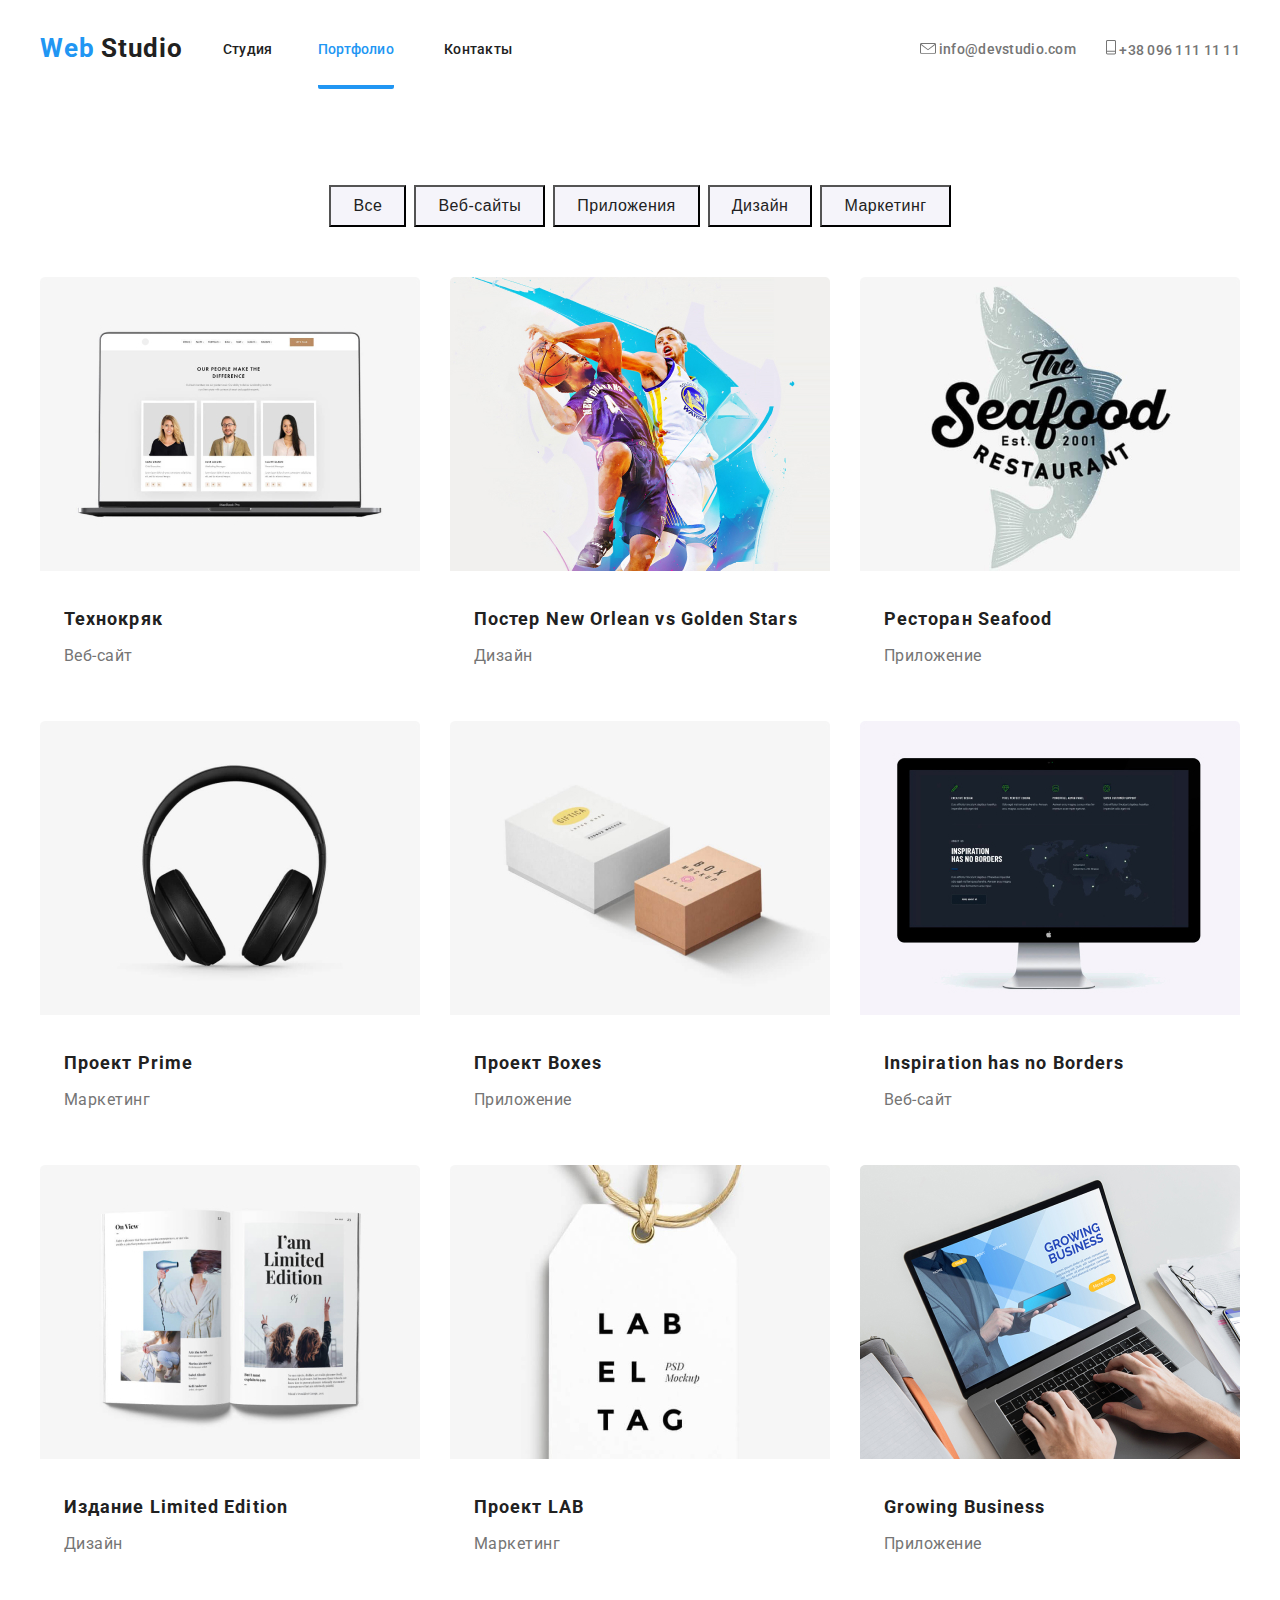
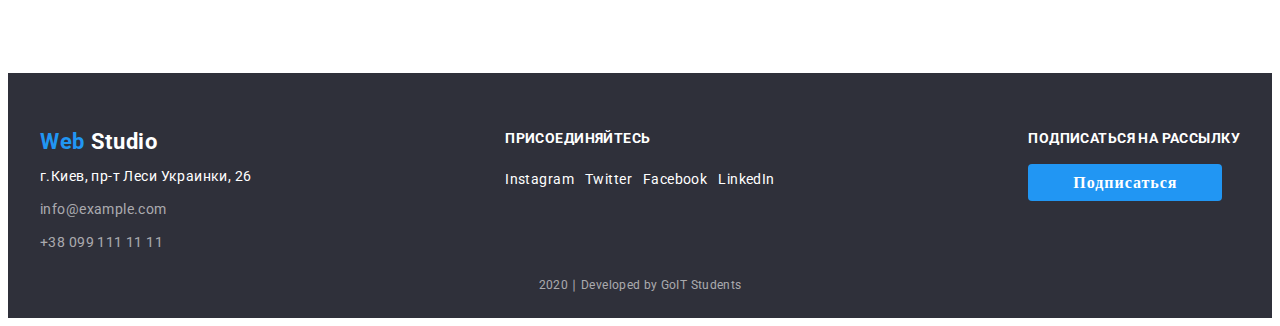
==== portfolio.html @ 3b6c7201 "Добавляет геометрию элементов и стили позиционирования контента" ====
<!DOCTYPE html>
<html lang="ru">
  <head>
    <meta charset="UTF-8" />
    <meta name="viewport" content="width=device-width, initial-scale=1.0" />
    <link
      href="https://fonts.googleapis.com/css2?family=Raleway:wght@700&family=Roboto:wght@400;500;700&display=swap"
      rel="stylesheet"
    />
    <title>Web Studio v.1</title>
    <link rel="stylesheet" href="./css/common.css" />
    <link rel="stylesheet" href="./css/portfolio.css" />
  </head>

  <body>
    <!--Шапка сайта-->
    <header>
      <nav class="header-nav">
        <a href="./index.html" class="header-logo">
          <span class="header-logo-web">Web</span
          ><span class="header-logo-studio"> Studio</span>
        </a>
        <ul class="site-nav">
          <li><a href="./index.html" class="link">Студия</a></li>
          <li>
            <a href="./portfolio.html" class="link chosen-page">Портфолио</a>
          </li>
          <li><a href="" class="link">Контакты</a></li>
        </ul>

        <ul class="contacts">
          <li>
            <a href="mailto:info@devstudio.com" class="contacts-link">
              <img src="./images/letter.svg" alt="емейл почта" width="16" />
              info@devstudio.com</a
            >
          </li>

          <li>
            <a href="tel:+380961111111" class="contacts-link">
              <img src="./images/phone.svg" alt="логотип телефона" width="10" />
              +38 096 111 11 11</a
            >
          </li>
        </ul>
      </nav>
    </header>
    <main class="page">
      <!-- Herou -->
      <h1 class="hidden">Список наших продуктов и сервисов</h1>
      <section class="section">
        <ul class="filter-list">
          <li>
            <button type="button" class="portfolio-button">Все</button>
          </li>
          <li>
            <button type="button" class="portfolio-button">Веб-сайты</button>
          </li>
          <li>
            <button type="button" class="portfolio-button">Приложения</button>
          </li>
          <li>
            <button type="button" class="portfolio-button">Дизайн</button>
          </li>
          <li>
            <button type="button" class="portfolio-button">Маркетинг</button>
          </li>
        </ul>

        <ul class="list-of-products">
          <li>
            <a href="" class="product-item">
              <img
                src="./images/portfolio-img/portfolio-notpad-img.jpg"
                alt="teammember on monitor screen"
                width="380"
                height="294"
              />
              <h2 class="product-name">Технокряк</h2>
              <p class="product-type">Веб-сайт</p>
            </a>
          </li>
          <li>
            <a href="" class="product-item"
              ><img
                src="./images/portfolio-img/nba-players-img.jpg"
                alt="two basketball players"
                width="380"
                height="294"
            /></a>
            <h2 class="product-name">Постер New Orlean vs Golden Stars</h2>
            <p class="product-type">Дизайн</p>
          </li>
          <li>
            <a href="" class="product-item"
              ><img
                src="./images/portfolio-img/seafood-img.jpg"
                alt="seafood logo image"
                width="380"
                height="294"
              />
              <h2 class="product-name">Ресторан Seafood</h2>
              <p class="product-type">Приложение</p>
            </a>
          </li>
          <li>
            <a href="" class="product-item"
              ><img
                src="./images/portfolio-img/headers-img.jpg"
                alt="headers"
                width="380"
                height="294"
              />
              <h2 class="product-name">Проект Prime</h2>
              <p class="product-type">Маркетинг</p></a
            >
          </li>
          <li>
            <a href="" class="product-item"
              ><img
                src="./images/portfolio-img/two-boxes-img.jpg"
                alt="two boxes"
                width="380"
                height="294"
              />
              <h2 class="product-name">Проект Boxes</h2>
              <p class="product-type">Приложение</p></a
            >
          </li>
          <li>
            <a href="" class="product-item"
              ><img
                src="./images/portfolio-img/inspiration-screen-img.jpg"
                alt="monitor screen with inspiration website"
                width="380"
                height="294"
              />
              <h2 class="product-name">Inspiration has no Borders</h2>
              <p class="product-type">Веб-сайт</p></a
            >
          </li>
          <li>
            <a href="" class="product-item"
              ><img
                src="./images/portfolio-img/limited-edition-img.jpg"
                alt="open book"
                width="380"
                height="294"
              />
              <h2 class="product-name">Издание Limited Edition</h2>
              <p class="product-type">Дизайн</p></a
            >
          </li>
          <li>
            <a href="" class="product-item"
              ><img
                src="./images/portfolio-img/lab-img.jpg"
                alt="LAB project label"
                width="380"
                height="294"
              />
              <h2 class="product-name">Проект LAB</h2>
              <p class="product-type">Маркетинг</p></a
            >
          </li>
          <li>
            <a href="" class="product-item"
              ><img
                src="./images/portfolio-img/growing-bus-img.jpg"
                alt="app for growing Business"
                width="380"
                height="294"
              />
              <h2 class="product-name">Growing Business</h2>
              <p class="product-type">Приложение</p></a
            >
          </li>
        </ul>
      </section>
    </main>

    <!-- footer section-->
    <footer class="footer">
      <section class="section">
        <h2 class="hidden">Наши контакты и социальные сети</h2>
        <div class="footer-boxes">
          <div class="footer-boxes-item">
            <a href="./index.html" class="footer-logo">
              <span class="footer-logo-web">Web</span><span class="footer-logo-studio"> Studio</span>
            </a>
    
            <address class="address">
              г.Киев, пр-т Леси Украинки, 26<br />
              <a href="mailto:info@example.com" class="footer-contacts">info@example.com</a>
              <br />
              <a href="tel:+380991111111" class="footer-contacts">+38 099 111 11 11</a>
            </address>
          </div>
    
          <div class="footer-boxes-item">
            <b class="footer-action-request">Присоединяйтесь</b>
            <ul class="address footer-links">
              <li>
                <a href="" class="social-link" aria-label="Ссылка на Инстаграмм">Instagram</a>
              </li>
              <li>
                <a href="" class="social-link" aria-label="Ссылка на Твиттер">Twitter</a>
              </li>
              <li>
                <a href="" class="social-link" aria-label="Ссылка на Фейсбук">Facebook</a>
              </li>
              <li>
                <a href="" class="social-link" aria-label="Ссылка на ЛинкедИн">LinkedIn</a>
              </li>
            </ul>
          </div>
    
          <div class="footer-boxes-item">
            <b class="footer-action-request">Подписаться на рассылку</b> </br>
            <a href="" class="button footer-button">Подписаться</a>
          </div>
        </div>
        <p class="copyright">2020 &#8739; Developed by GoIT Students</p>
      </section>
    </footer>
  </body>
</html>
---- css/common.css ----
html {
  box-sizing: border-box;
}

*,
*::before,
*::after {
  box-sizing: inherit;
}

:root {
  --primaty-text-color: #212121;
  --second-text-color: #757575;
  --accent-color: #2196f3;
  --background-primaty-color: #e5e5e5;
  --background-second-color: #f5f4fa;
  --white: #ffffff;
  --footer-background: #2f303a;
  --icons-color: #afb1b8;
}

h1,
h2,
h3,
h4,
h5,
h6,
p,
ul {
  margin: 0;
  padding: 0;
}

.hidden {
  display: none;
}

/* разметка для хедера */
.site-nav .link {
  color: var(--primaty-text-color);
}

.site-nav .link:hover,
.site-nav .link:focus {
  color: var(--accent-color);
}

.link {
  text-decoration: none;
}

.header-nav {
  display: flex;
  width: 1200px;
  margin-left: auto;
  margin-right: auto;
}

.contacts .contacts-link {
  color: var(--second-text-color);
  text-decoration: none;
}

.site-nav,
.contacts {
  display: flex;
  align-items: center;

  margin-top: 32px;
  margin-bottom: 32px;

  font-family: Roboto;
  font-style: normal;
  font-weight: 500;
  font-size: 14px;
  line-height: 1.14;
  letter-spacing: 0.02em;
}
.contacts {
  margin-left: auto;
}

.site-nav {
  margin-left: 40px;
}

.site-nav li:nth-child(2) {
  margin-left: 45px;
  margin-right: 50px;
}

.contacts .contacts-link:hover,
.contacts .contacts-link:focus {
  color: var(--accent-color);
}

.contacts li:first-child {
  margin-right: 30px;
}
.header-logo {
  margin: 25px 0 24px 0px;
  text-decoration: none;
}

.header-logo-web,
.header-logo-studio {
  font-style: normal;
  font-family: Roboto;
  font-weight: bold;
  font-size: 26px;
  line-height: 1.19;
  letter-spacing: 0.03em;
}

.header-logo-web {
  color: var(--accent-color);
}
.header-logo-studio {
  color: var(--primaty-text-color);
}

.link.chosen-page {
  color: var(--accent-color);
  border-bottom: 4px solid var(--accent-color);
  border-width: width: 60px;;
  border-radius: 2px;
  padding-bottom: 28px;
}

/* Footer */


/* LOGO */
.footer-logo {
  display: inline-block;
  margin-bottom: 10px;
  text-decoration: none;
}

.footer-logo-web,
.footer-logo-studio {
  font-style: normal;
  font-family: Roboto;
  font-weight: bold;
  font-size: 22px;
  line-height: 1.18;
  letter-spacing: 0.03em;
}

.footer-logo-web {
  color: var(--accent-color);
}
.footer-logo-studio {
  color: var(--white)
}



.footer {
  color: #ffffff;
  background-color: var(--footer-background);
}

.footer-contacts {
  display: inline-block;
  color: rgba(255, 255, 255, 0.6);
  text-decoration: none;
  font-style: normal;
   margin-top: 9px;
}

.footer-contacts:hover,
.footer-contacts:focus {
  color: var(--accent-color);
}

.address {
  text-decoration: none;

  font-family: Roboto;
  font-style: normal;
  font-size: 14px;
  line-height: 1.71;
  letter-spacing: 0.03em;
}

.footer-action-request {
  font-family: Roboto;
  font-style: normal;
  font-weight: bold;
  font-size: 14px;
  line-height: 1.14;
  letter-spacing: 0.03em;
  text-transform: uppercase;

  display: inline-block;
  margin-bottom: 21px;
}

.footer-action-request:last-child {
 margin-left: 10px;
}
.social-link {
  color: var(--white);
  text-decoration: none;
}
.social-link:hover,
.social-link:focus {
  color: var(--accent-color);
}

.footer-boxes {
  display: flex;
  /* justify-content: space-around;
  align-items: baseline; */
  padding-top: 56px;
  justify-content: space-between;
}

.footer-links {
  display: flex;
  text-align: center;
  /* align-items: baseline; */
}

.footer-links > li:not(:last-child) {
  margin-right: 11px;
}

/* footer form */
.footer-form {
  display: flex;
}

.footer-from
.footer-input-filed {
  height: 50px;
}

.footer-input-filed {
  margin-right: 12px;
  width: 270px;
}

/* Кнопка подписаться */

.button {
  background-color: var(--accent-color);
  color: var(--white);
}

.footer-button {
  width: 200px;

  padding: 10px 45px;

  font-weight: bold;
  font-size: 16px;
  line-height: 1.88;
  text-decoration: none;

  letter-spacing: 0.06em;

  border-radius: 4px;
  margin-top: 21px;
}

.copyright {
  color: rgba(255, 255, 255, 0.6);
  padding-bottom: 21px;
  padding-top: 18px;

  font-family: Roboto;
  font-style: normal;
  font-size: 12px;
  line-height: 2;
  text-align: center;
  letter-spacing: 0.03em;
}
---- css/portfolio.css ----
ul {
  list-style: none;
}

.page {
  font-family: Roboto, sans-serif;
  font-style: normal;
  font-weight: normal;
  font-size: 16px;
  line-height: 30px;
  /* identical to box height, or 187% */
  letter-spacing: 0.03em;
}

.section {
  width: 1200px;
  margin-left: auto;
  margin-right: auto;
}

/* Кнопки-фильтры */

.button {
  background-color: var(--accent-color);
  color: var(--white);
}

.portfolio-button {
  display: inline-block;
  padding: 6px 22px;

  font-weight: 500;
  font-size: 16px;
  line-height: 1.63;
  text-align: center;
  letter-spacing: 0.03em;
  color: var(--primaty-text-color);
  background-color: var(--background-second-color);
  /* outline: none;
  box-shadow: none;
  border-color: var(--white); */
}

.portfolio-button:hover,
.portfolio-button:focus {
  background-color: var(--accent-color);
  color: var(--white);
  border-color: var(--accent-color);
  box-shadow: 0px 2px 2px rgba(0, 0, 0, 0.12), 0px 1px 2px rgba(0, 0, 0, 0.08),
    0px 3px 1px rgba(0, 0, 0, 0.1);
  border-radius: 4px;
}

/* Главный контент-список на странице */

.filter-list {
  display: flex;
  justify-content: center;
  margin-top: 94px;
  margin-bottom: 50px;
}

.filter-list .link {
  color: var(--primaty-text-color);
  background-color: var(--background-second-color);
}

.filter-list .link:hover,
.filter-list .link:focus {
  background-color: var(--accent-color);
  color: var(--white);
}
.filter-list li:not(:last-child) {
  margin-right: 8px;
}

.list-of-products {
  display: flex;
  flex-wrap: wrap;
  margin-bottom: 94px;
}

.list-of-products .product-item {
  text-decoration: none;
}

.list-of-products li {
  /* width: calc((100%-60px) / 3); */
  width: 380px;
}

.list-of-products li:hover,
.list-of-products li:focus {
  border: 1px solid #eeeeee;
  box-sizing: border-box;
  box-shadow: 1px 4px 6px rgba(0, 0, 0, 0.16), 0px 4px 4px rgba(0, 0, 0, 0.06),
    0px 1px 1px rgba(0, 0, 0, 0.12);
  border-radius: 5px;
}

.list-of-products li .product-name {
  font-weight: bold;
  font-size: 18px;
  line-height: 2;
  letter-spacing: 0.06em;

  color: var(--primaty-text-color);
}

.list-of-products li:not(:nth-child(3n)) {
  margin-right: 30px;
}
.list-of-products li:nth-child(-n + 6) {
  margin-bottom: 30px;
}

.product-type {
  font-size: 16px;
  line-height: 1.88;

  color: var(--second-text-color);

  padding-bottom: 20px;
  margin-top: 4px;
}

.product-name,
.product-type {
  margin-left: 24px;
}

.product-name {
  margin-top: 20px;
}
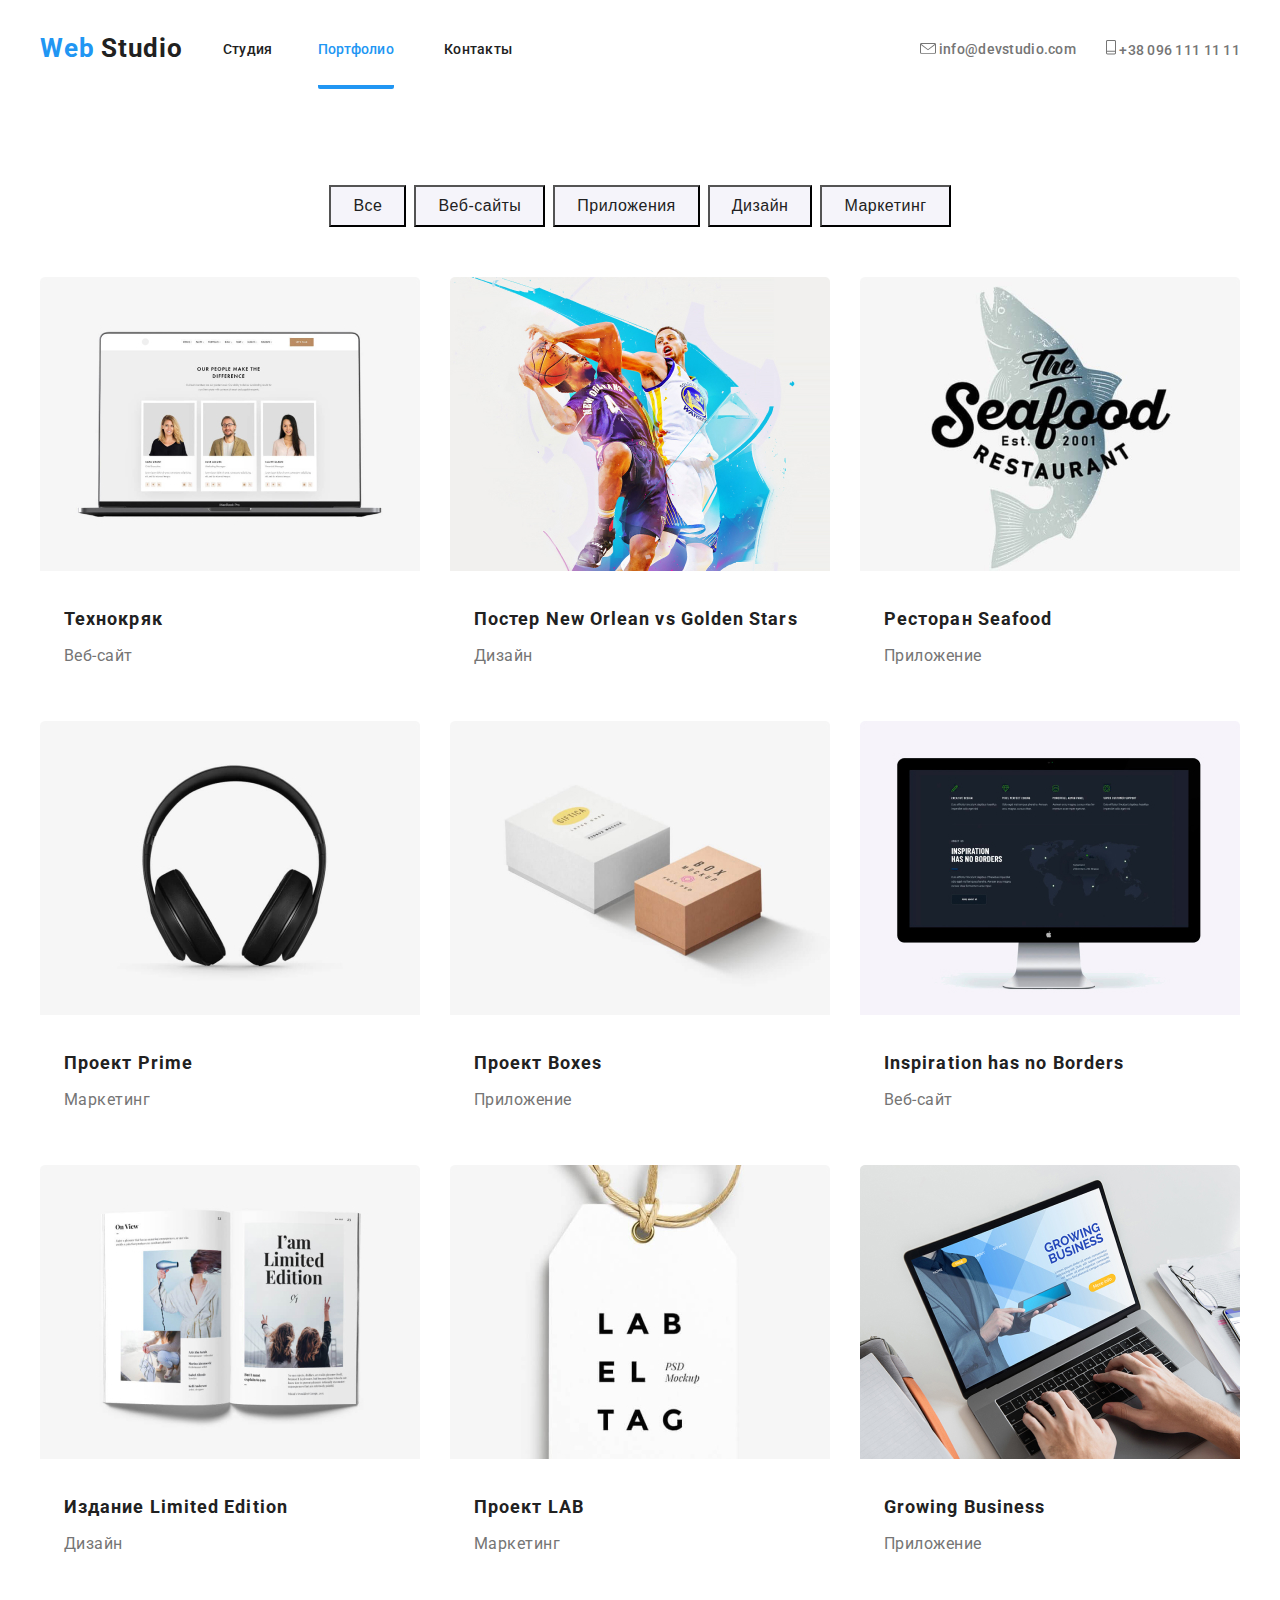
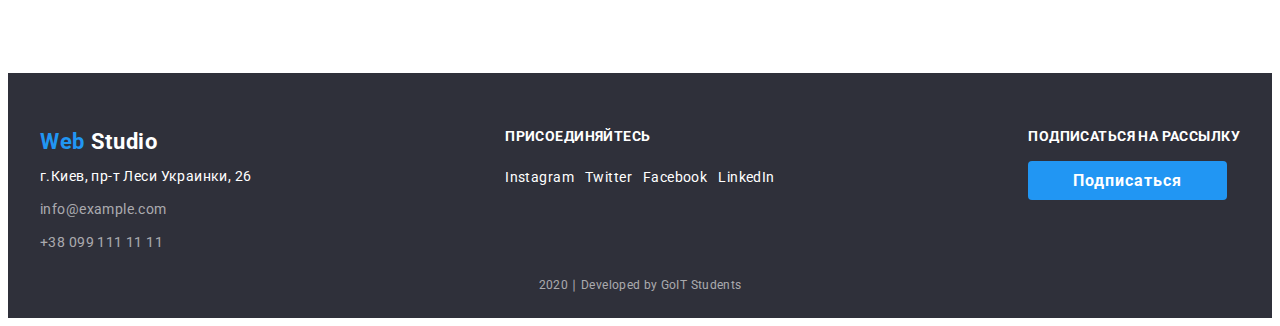
==== commit b96b5e42: "Расширяет кнопки меню хедера и исправляет ошибку переноса кнопки подписки футера" ====
--- a/portfolio.html
+++ b/portfolio.html
@@ -186,37 +186,50 @@
         <div class="footer-boxes">
           <div class="footer-boxes-item">
             <a href="./index.html" class="footer-logo">
-              <span class="footer-logo-web">Web</span><span class="footer-logo-studio"> Studio</span>
+              <span class="footer-logo-web">Web</span
+              ><span class="footer-logo-studio"> Studio</span>
             </a>
-    
+
             <address class="address">
               г.Киев, пр-т Леси Украинки, 26<br />
-              <a href="mailto:info@example.com" class="footer-contacts">info@example.com</a>
+              <a href="mailto:info@example.com" class="footer-contacts"
+                >info@example.com</a
+              >
               <br />
-              <a href="tel:+380991111111" class="footer-contacts">+38 099 111 11 11</a>
+              <a href="tel:+380991111111" class="footer-contacts"
+                >+38 099 111 11 11</a
+              >
             </address>
           </div>
-    
+
           <div class="footer-boxes-item">
             <b class="footer-action-request">Присоединяйтесь</b>
             <ul class="address footer-links">
               <li>
-                <a href="" class="social-link" aria-label="Ссылка на Инстаграмм">Instagram</a>
-              </li>
-              <li>
-                <a href="" class="social-link" aria-label="Ссылка на Твиттер">Twitter</a>
-              </li>
-              <li>
-                <a href="" class="social-link" aria-label="Ссылка на Фейсбук">Facebook</a>
-              </li>
-              <li>
-                <a href="" class="social-link" aria-label="Ссылка на ЛинкедИн">LinkedIn</a>
+                <a href="" class="social-link" aria-label="Ссылка на Инстаграмм"
+                  >Instagram</a
+                >
+              </li>
+              <li>
+                <a href="" class="social-link" aria-label="Ссылка на Твиттер"
+                  >Twitter</a
+                >
+              </li>
+              <li>
+                <a href="" class="social-link" aria-label="Ссылка на Фейсбук"
+                  >Facebook</a
+                >
+              </li>
+              <li>
+                <a href="" class="social-link" aria-label="Ссылка на ЛинкедИн"
+                  >LinkedIn</a
+                >
               </li>
             </ul>
           </div>
-    
+
           <div class="footer-boxes-item">
-            <b class="footer-action-request">Подписаться на рассылку</b> </br>
+            <b class="footer-action-request">Подписаться на рассылку</b>
             <a href="" class="button footer-button">Подписаться</a>
           </div>
         </div>
--- a/css/common.css
+++ b/css/common.css
@@ -38,6 +38,8 @@
 /* разметка для хедера */
 .site-nav .link {
   color: var(--primaty-text-color);
+  padding-top: 32px;
+  padding-bottom: 32px;
 }
 
 .site-nav .link:hover,
@@ -185,6 +187,9 @@
 }
 
 .footer-action-request {
+  display: block;
+  margin-bottom: 21px;
+
   font-family: Roboto;
   font-style: normal;
   font-weight: bold;
@@ -193,8 +198,6 @@
   letter-spacing: 0.03em;
   text-transform: uppercase;
 
-  display: inline-block;
-  margin-bottom: 21px;
 }
 
 .footer-action-request:last-child {
@@ -253,6 +256,8 @@
   width: 200px;
 
   padding: 10px 45px;
+  font-family: Roboto;
+  font-style: normal;
 
   font-weight: bold;
   font-size: 16px;
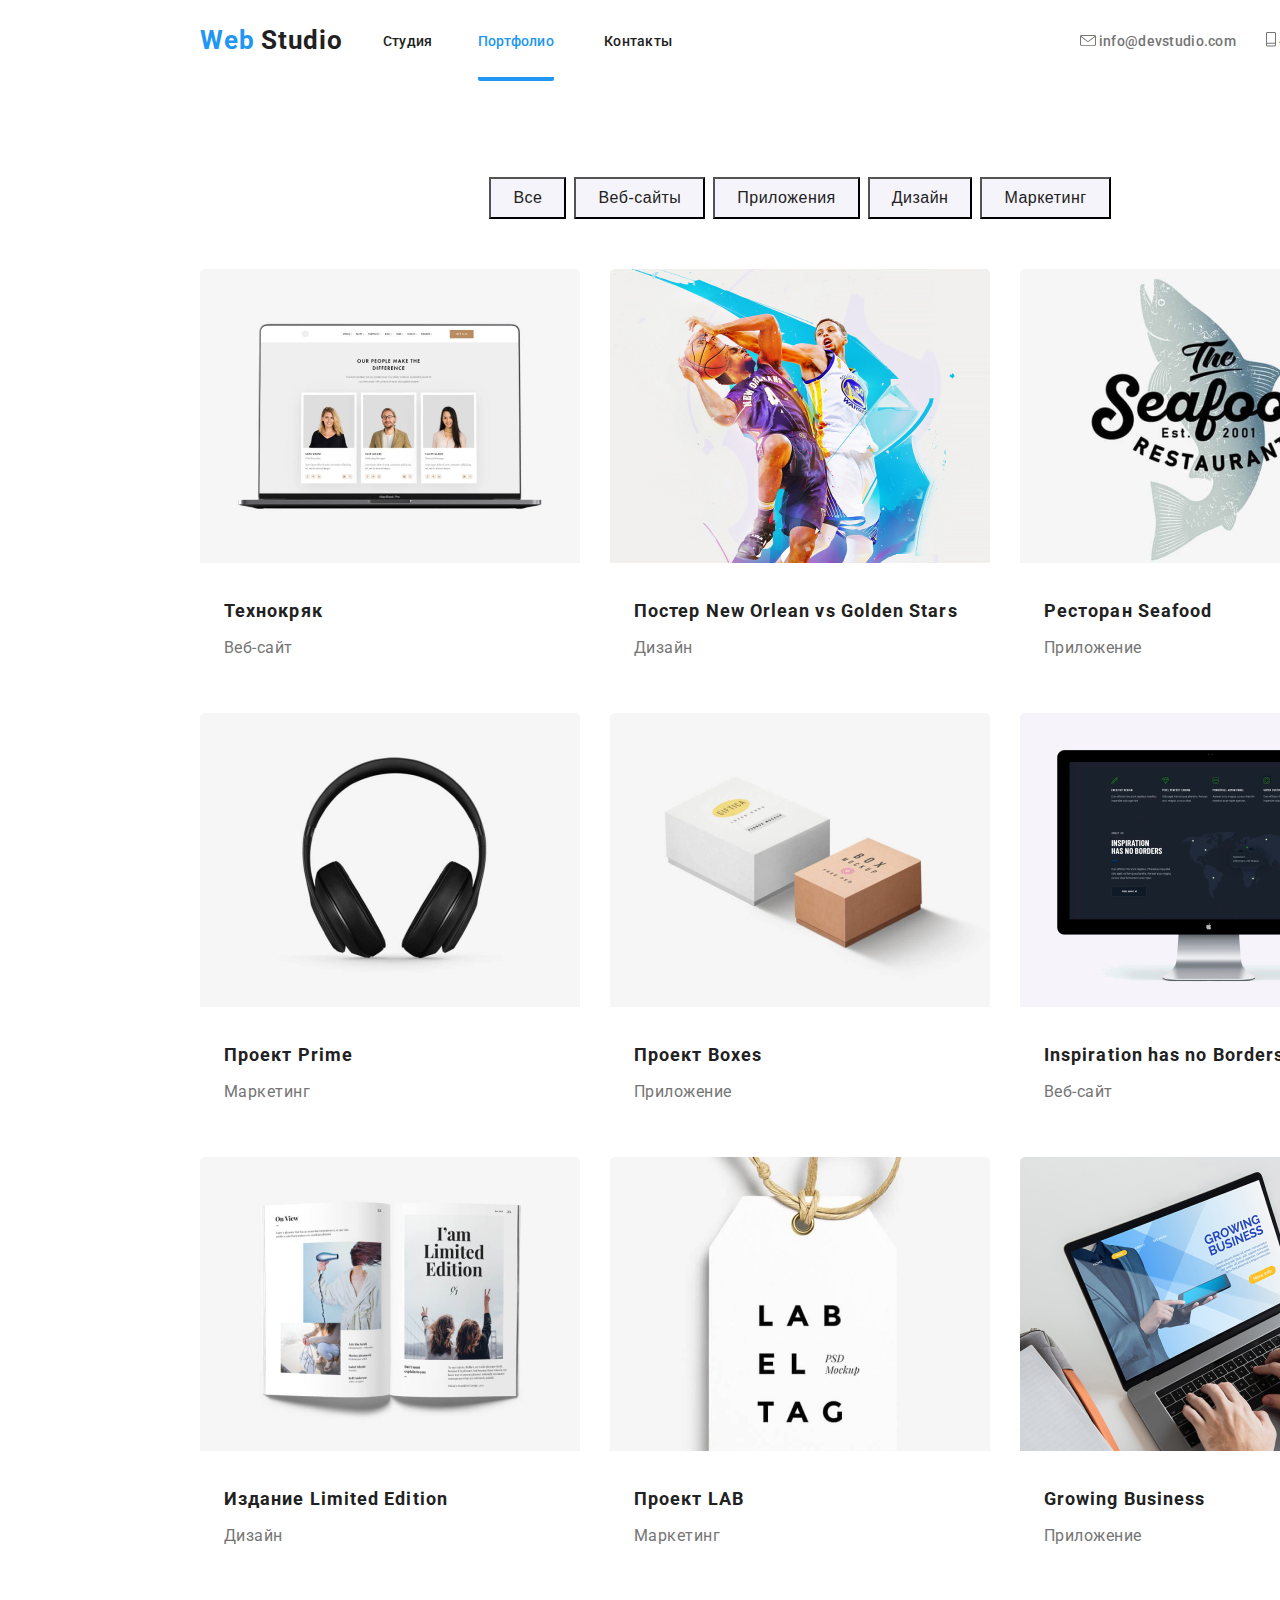
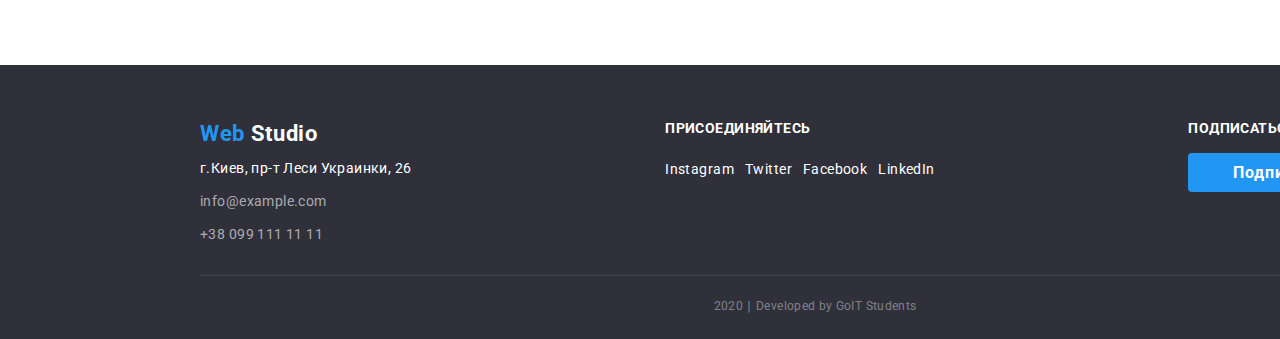
==== commit c79553d2: "Добавляет исправления копирайте в футере + бордерр" ====
--- a/portfolio.html
+++ b/portfolio.html
@@ -233,7 +233,9 @@
             <a href="" class="button footer-button">Подписаться</a>
           </div>
         </div>
-        <p class="copyright">2020 &#8739; Developed by GoIT Students</p>
+        <div class="copyright-box">
+          <p class="copyright">2020 &#8739; Developed by GoIT Students</p>
+        </div>
       </section>
     </footer>
   </body>
--- a/css/common.css
+++ b/css/common.css
@@ -1,5 +1,8 @@
 html {
   box-sizing: border-box;
+  width: 1600px;
+  margin-right: auto;
+  margin-left: auto;
 }
 
 *,
@@ -53,9 +56,11 @@
 
 .header-nav {
   display: flex;
-  width: 1200px;
+  width: 1230px;
   margin-left: auto;
   margin-right: auto;
+  padding-left: 15px;
+  padding-right: 15px;
 }
 
 .contacts .contacts-link {
@@ -217,6 +222,7 @@
   /* justify-content: space-around;
   align-items: baseline; */
   padding-top: 56px;
+  padding-bottom: 28px;
   justify-content: space-between;
 }
 
@@ -253,8 +259,6 @@
 }
 
 .footer-button {
-  width: 200px;
-
   padding: 10px 45px;
   font-family: Roboto;
   font-style: normal;
@@ -271,7 +275,7 @@
 }
 
 .copyright {
-  color: rgba(255, 255, 255, 0.6);
+  color: rgba(255, 255, 255, 0.4);
   padding-bottom: 21px;
   padding-top: 18px;
 
@@ -281,4 +285,11 @@
   line-height: 2;
   text-align: center;
   letter-spacing: 0.03em;
+}
+
+.copyright-box {
+  width: 1230px;
+  padding-left: 15px;
+  padding-right: 15px;
+  border-top: 1px solid rgba(255, 255, 255, 0.1);
 }--- a/css/portfolio.css
+++ b/css/portfolio.css
@@ -1,7 +1,9 @@
 ul {
   list-style: none;
 }
-
+body {
+  margin: 0;
+}
 .page {
   font-family: Roboto, sans-serif;
   font-style: normal;
@@ -13,9 +15,11 @@
 }
 
 .section {
-  width: 1200px;
+  width: 1230px;
   margin-left: auto;
   margin-right: auto;
+  padding-left: 15px;
+  padding-right: 15px;
 }
 
 /* Кнопки-фильтры */
@@ -48,7 +52,10 @@
   border-color: var(--accent-color);
   box-shadow: 0px 2px 2px rgba(0, 0, 0, 0.12), 0px 1px 2px rgba(0, 0, 0, 0.08),
     0px 3px 1px rgba(0, 0, 0, 0.1);
+
   border-radius: 4px;
+
+  cursor: pointer;
 }
 
 /* Главный контент-список на странице */
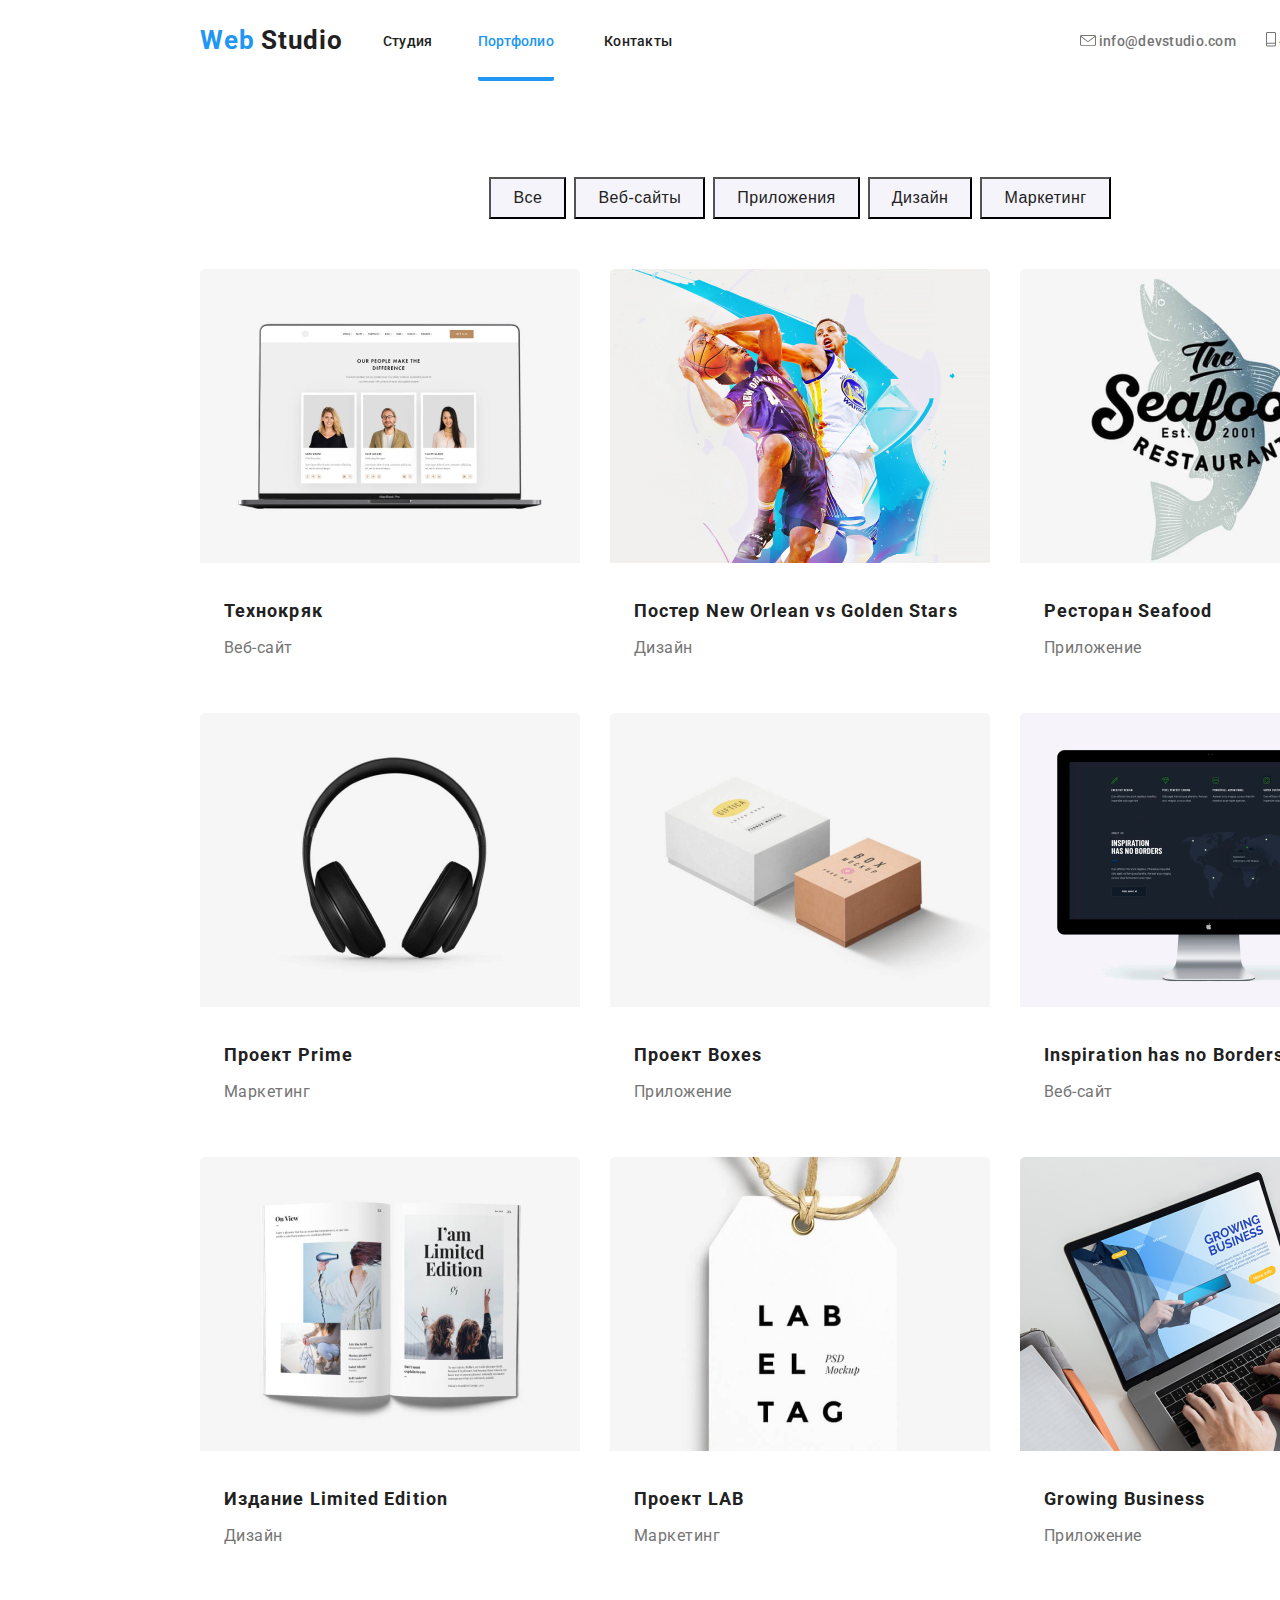
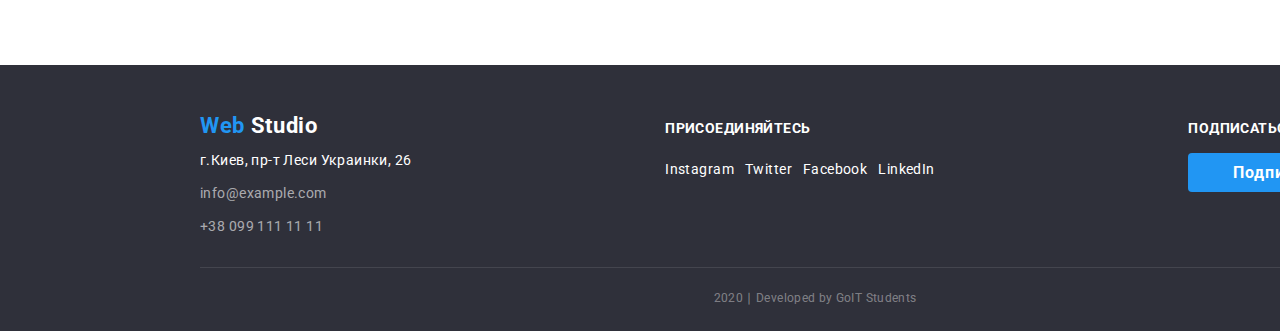
==== commit 9e549993: "Исправляет текст в описании 2 секции( ЧТо мы делаем?)" ====
--- a/portfolio.html
+++ b/portfolio.html
@@ -181,7 +181,7 @@
 
     <!-- footer section-->
     <footer class="footer">
-      <section class="section">
+      <div class="section">
         <h2 class="hidden">Наши контакты и социальные сети</h2>
         <div class="footer-boxes">
           <div class="footer-boxes-item">
@@ -233,10 +233,10 @@
             <a href="" class="button footer-button">Подписаться</a>
           </div>
         </div>
-        <div class="copyright-box">
-          <p class="copyright">2020 &#8739; Developed by GoIT Students</p>
-        </div>
-      </section>
+        <p class="copyright copyright-box">
+          2020 &#8739; Developed by GoIT Students
+        </p>
+      </div>
     </footer>
   </body>
 </html>
--- a/css/common.css
+++ b/css/common.css
@@ -219,17 +219,16 @@
 
 .footer-boxes {
   display: flex;
-  /* justify-content: space-around;
-  align-items: baseline; */
-  padding-top: 56px;
   padding-bottom: 28px;
+  padding-top: 48px;
+  
+  align-items: baseline;
   justify-content: space-between;
 }
 
 .footer-links {
   display: flex;
   text-align: center;
-  /* align-items: baseline; */
 }
 
 .footer-links > li:not(:last-child) {
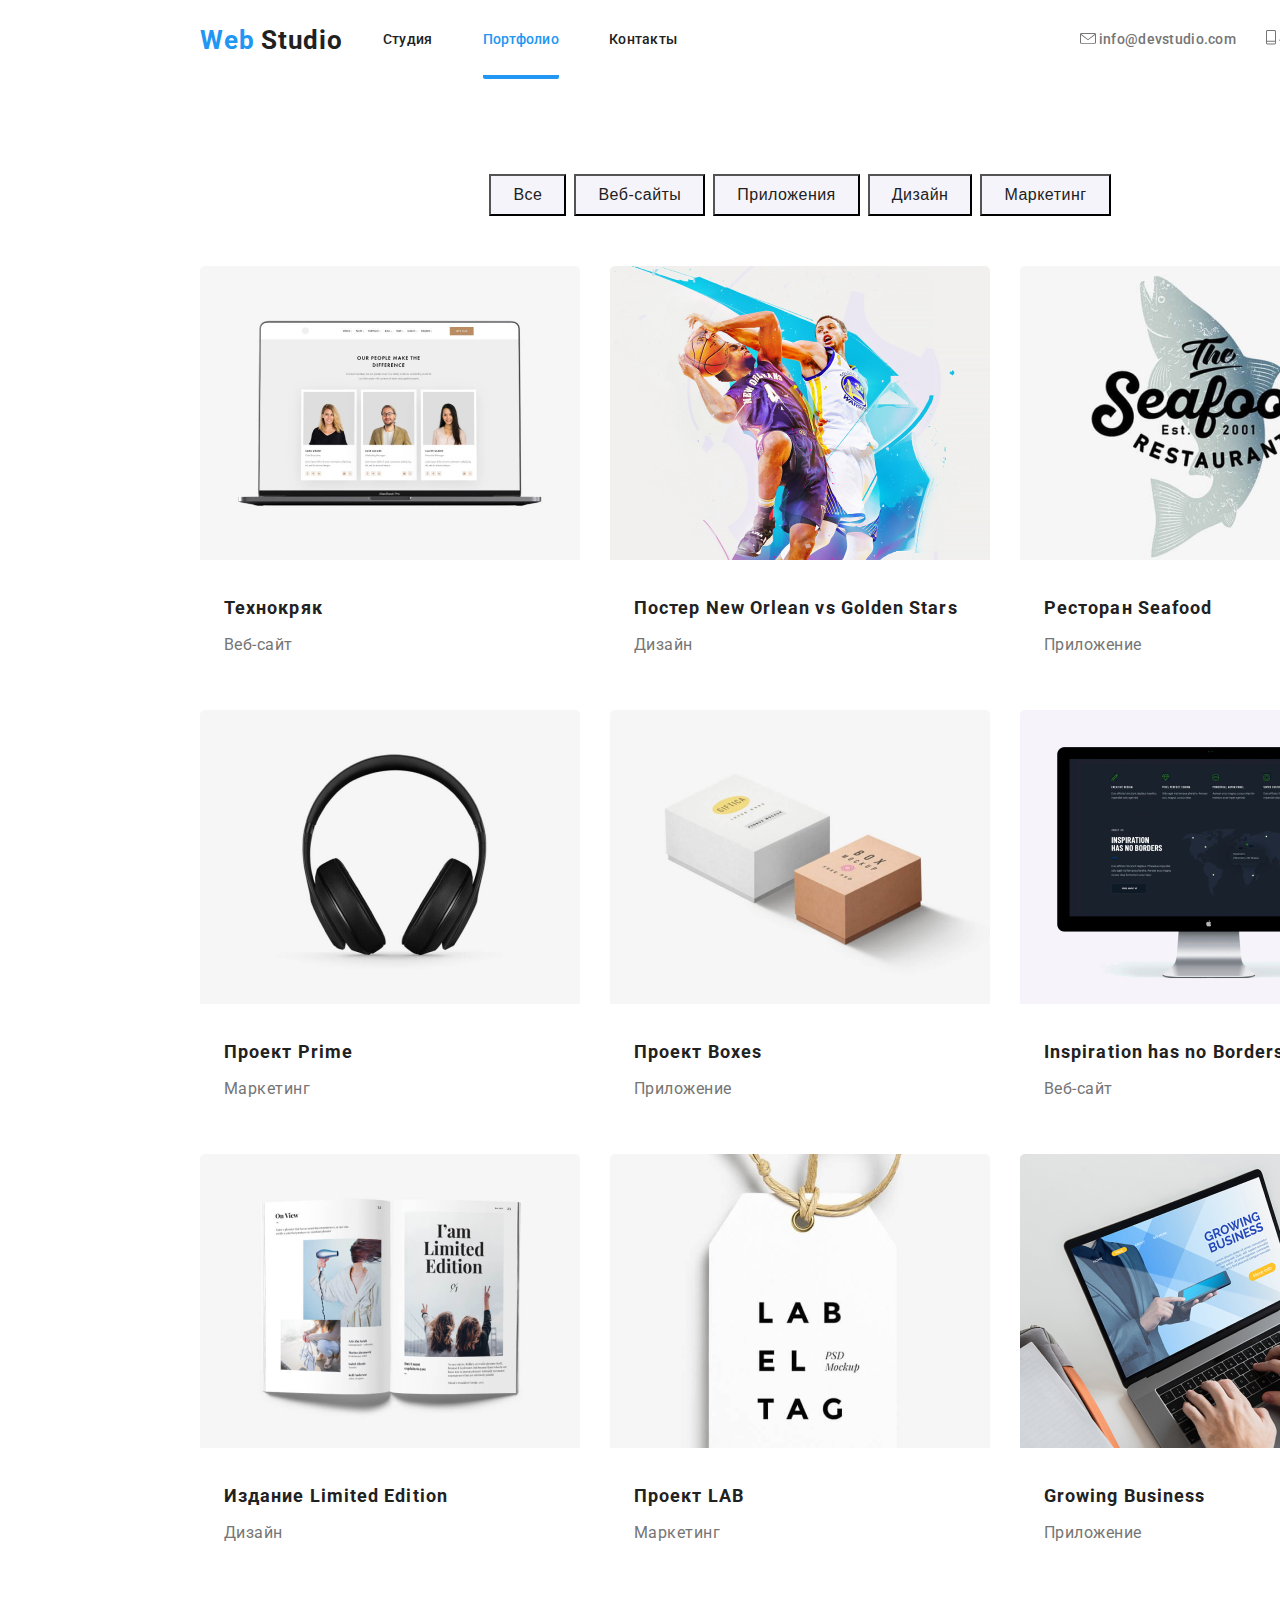
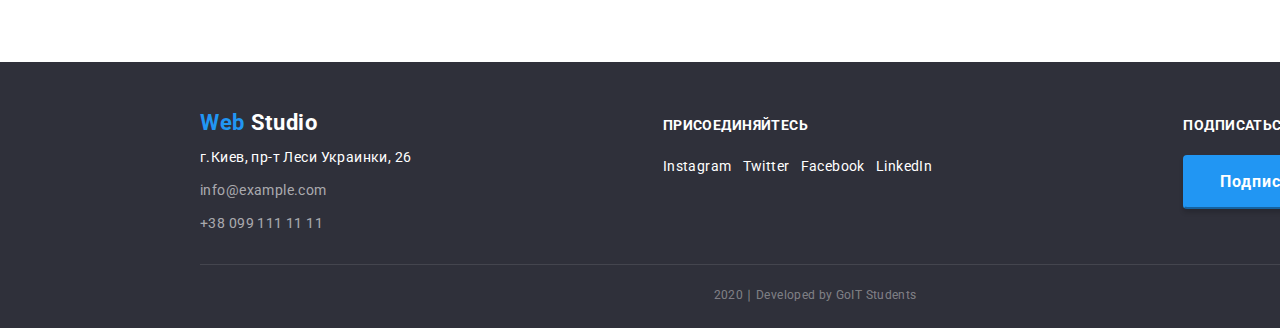
==== commit 7a120070: "исправляет неверную геометрию героя и переделывает все кнопки" ====
--- a/portfolio.html
+++ b/portfolio.html
@@ -230,7 +230,18 @@
 
           <div class="footer-boxes-item">
             <b class="footer-action-request">Подписаться на рассылку</b>
-            <a href="" class="button footer-button">Подписаться</a>
+            <!-- <a href="" class="button footer-button">Подписаться</a> -->
+            <button class="footer-button">
+              <div class="footer-btn-box">
+                <p class="footer-btn-text">Подписаться</p>
+                <img
+                  src="./images/logo-send.svg"
+                  alt="логотип телеграмма"
+                  width="24px"
+                  class="telegram-logo"
+                />
+              </div>
+            </button>
           </div>
         </div>
         <p class="copyright copyright-box">
--- a/css/common.css
+++ b/css/common.css
@@ -41,7 +41,10 @@
 /* разметка для хедера */
 .site-nav .link {
   color: var(--primaty-text-color);
-  padding-top: 32px;
+}
+
+.contacts-link, .site-nav .link {
+ padding-top: 32px;
   padding-bottom: 32px;
 }
 
@@ -73,15 +76,13 @@
   display: flex;
   align-items: center;
 
-  margin-top: 32px;
-  margin-bottom: 32px;
-
-  font-family: Roboto;
+  font-family: Roboto, sans-serif;
   font-style: normal;
   font-weight: 500;
   font-size: 14px;
   line-height: 1.14;
   letter-spacing: 0.02em;
+
 }
 .contacts {
   margin-left: auto;
@@ -91,8 +92,7 @@
   margin-left: 40px;
 }
 
-.site-nav li:nth-child(2) {
-  margin-left: 45px;
+.site-nav li:not(:last-child) {
   margin-right: 50px;
 }
 
@@ -112,7 +112,7 @@
 .header-logo-web,
 .header-logo-studio {
   font-style: normal;
-  font-family: Roboto;
+  font-family: Roboto, sans-serif;
   font-weight: bold;
   font-size: 26px;
   line-height: 1.19;
@@ -147,7 +147,7 @@
 .footer-logo-web,
 .footer-logo-studio {
   font-style: normal;
-  font-family: Roboto;
+  font-family: Roboto, sans-serif;
   font-weight: bold;
   font-size: 22px;
   line-height: 1.18;
@@ -161,8 +161,6 @@
   color: var(--white)
 }
 
-
-
 .footer {
   color: #ffffff;
   background-color: var(--footer-background);
@@ -184,7 +182,7 @@
 .address {
   text-decoration: none;
 
-  font-family: Roboto;
+  font-family: Roboto, sans-serif;
   font-style: normal;
   font-size: 14px;
   line-height: 1.71;
@@ -195,14 +193,13 @@
   display: block;
   margin-bottom: 21px;
 
-  font-family: Roboto;
+  font-family: Roboto, sans-serif;
   font-style: normal;
   font-weight: bold;
   font-size: 14px;
   line-height: 1.14;
   letter-spacing: 0.03em;
   text-transform: uppercase;
-
 }
 
 .footer-action-request:last-child {
@@ -221,7 +218,7 @@
   display: flex;
   padding-bottom: 28px;
   padding-top: 48px;
-  
+
   align-items: baseline;
   justify-content: space-between;
 }
@@ -258,27 +255,56 @@
 }
 
 .footer-button {
-  padding: 10px 45px;
-  font-family: Roboto;
-  font-style: normal;
-
+  padding-left: 35px;
+  padding-right: 35px;
+  text-align: center;
+
+  font-family: Roboto, sans-serif;
+  font-style: normal;
   font-weight: bold;
   font-size: 16px;
   line-height: 1.88;
   text-decoration: none;
-
   letter-spacing: 0.06em;
 
   border-radius: 4px;
-  margin-top: 21px;
-}
-
+  color: var(--white);
+  background: var(--accent-color);
+  box-shadow: 0px 4px 4px rgba(0, 0, 0, 0.15);
+  border-color: var(--accent-color);
+}
+
+.footer-button:hover,
+.footer-button:focus {
+  border-color: var(--accent-color);
+  background: var(--footer-background);
+  color: var(--accent-color);
+  cursor: pointer;
+}
+
+.telegram-logo {
+  display: inline-block;
+  margin-left: 10px;
+  /* margin-top: 5px; */
+}
+
+.footer-btn-text{
+  display: inline-block;
+}
+
+.footer-btn-box {
+  display: flex;
+  padding-top: 9px;
+  padding-bottom: 9px;
+}
+
+/* Раздел копирайте */
 .copyright {
   color: rgba(255, 255, 255, 0.4);
   padding-bottom: 21px;
   padding-top: 18px;
 
-  font-family: Roboto;
+  font-family: Roboto, sans-serif;
   font-style: normal;
   font-size: 12px;
   line-height: 2;
--- a/css/portfolio.css
+++ b/css/portfolio.css
@@ -40,6 +40,7 @@
   letter-spacing: 0.03em;
   color: var(--primaty-text-color);
   background-color: var(--background-second-color);
+  /* border-radius: 4px; */
   /* outline: none;
   box-shadow: none;
   border-color: var(--white); */
@@ -105,7 +106,7 @@
   border-radius: 5px;
 }
 
-.list-of-products li .product-name {
+.product-name {
   font-weight: bold;
   font-size: 18px;
   line-height: 2;
@@ -124,11 +125,10 @@
 .product-type {
   font-size: 16px;
   line-height: 1.88;
+  padding-bottom: 20px;
+  margin-top: 4px;
 
   color: var(--second-text-color);
-
-  padding-bottom: 20px;
-  margin-top: 4px;
 }
 
 .product-name,
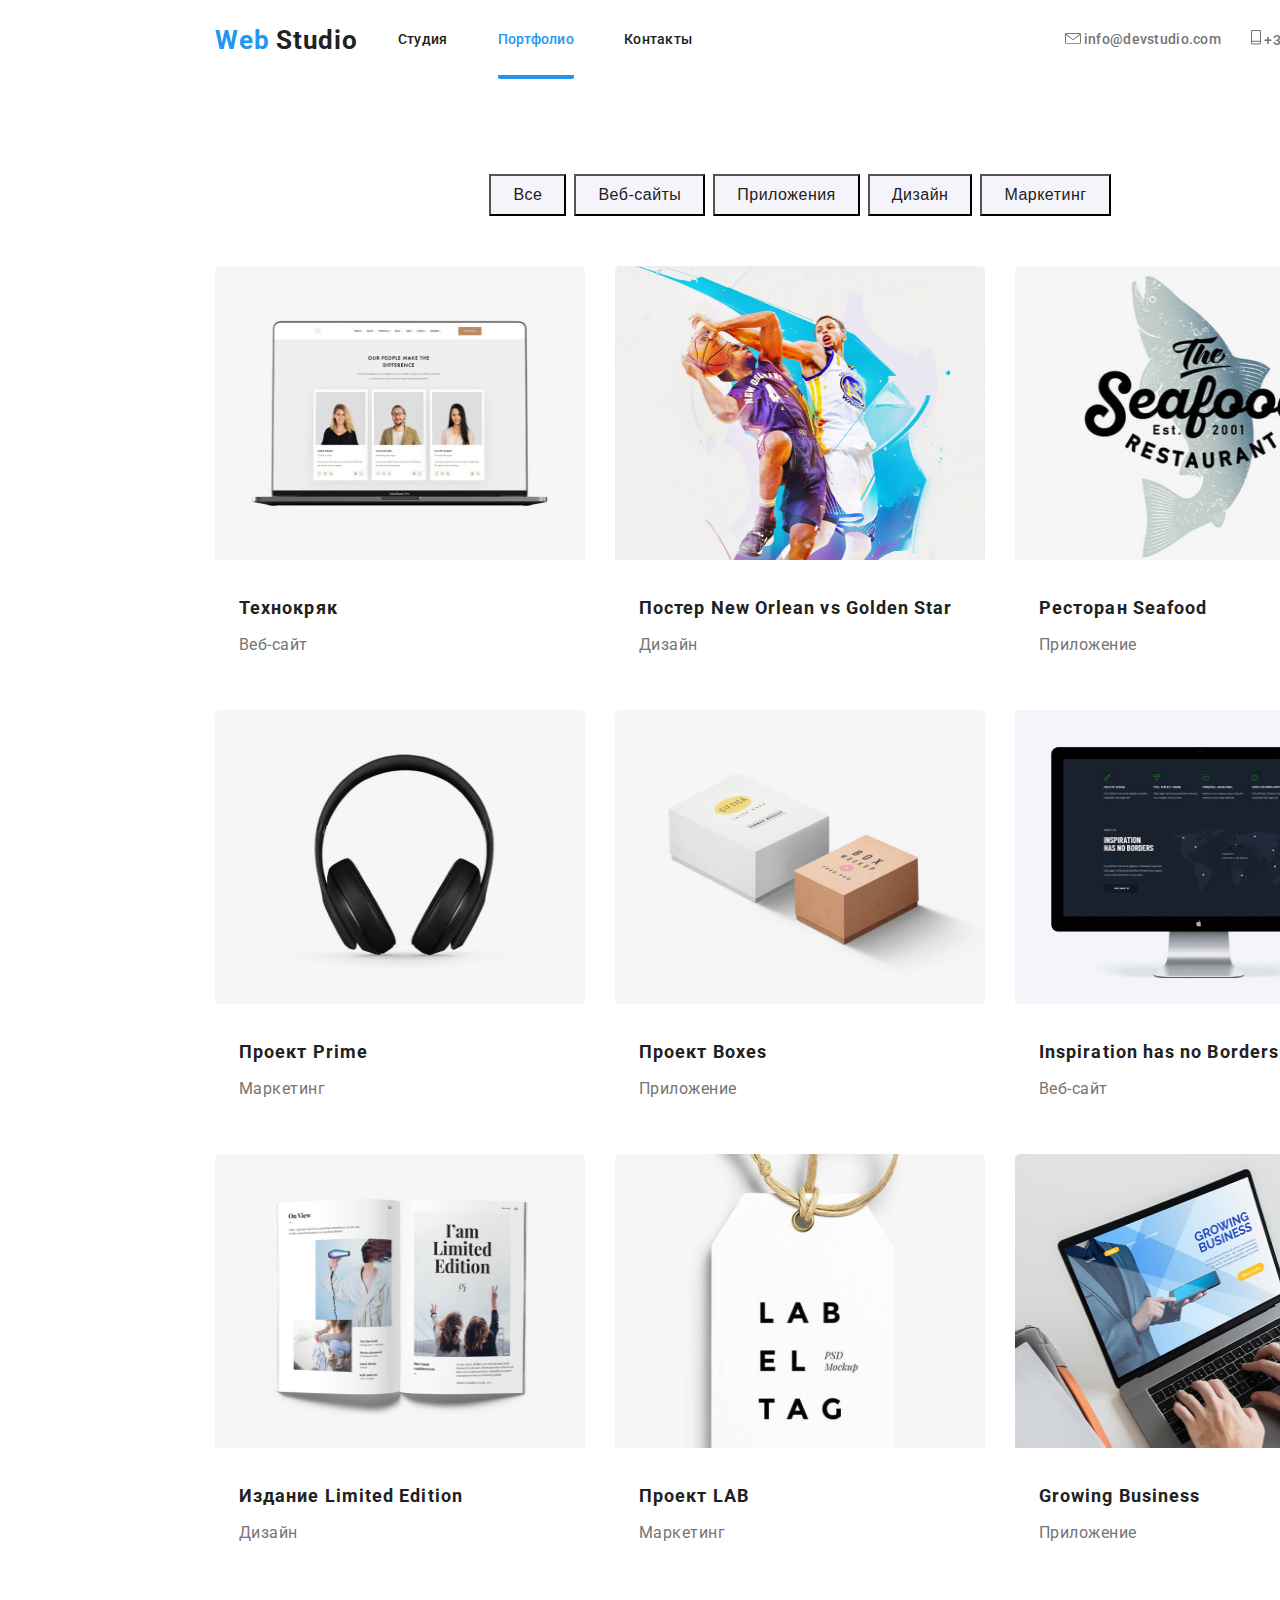
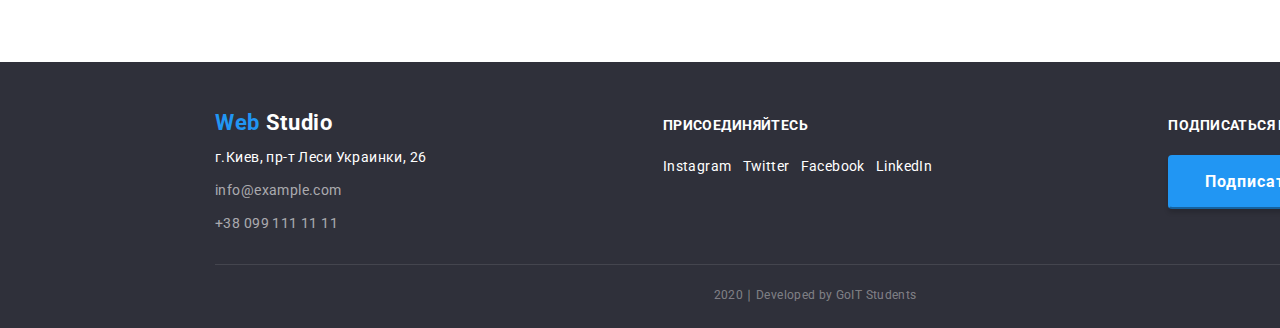
==== commit f837adf2: "Изменяет геометрию (размеры кратинок) в портфолио" ====
--- a/portfolio.html
+++ b/portfolio.html
@@ -73,7 +73,7 @@
               <img
                 src="./images/portfolio-img/portfolio-notpad-img.jpg"
                 alt="teammember on monitor screen"
-                width="380"
+                width="370"
                 height="294"
               />
               <h2 class="product-name">Технокряк</h2>
@@ -85,10 +85,10 @@
               ><img
                 src="./images/portfolio-img/nba-players-img.jpg"
                 alt="two basketball players"
-                width="380"
+                width="370"
                 height="294"
             /></a>
-            <h2 class="product-name">Постер New Orlean vs Golden Stars</h2>
+            <h2 class="product-name">Постер New Orlean vs Golden Star</h2>
             <p class="product-type">Дизайн</p>
           </li>
           <li>
@@ -96,7 +96,7 @@
               ><img
                 src="./images/portfolio-img/seafood-img.jpg"
                 alt="seafood logo image"
-                width="380"
+                width="370"
                 height="294"
               />
               <h2 class="product-name">Ресторан Seafood</h2>
@@ -108,7 +108,7 @@
               ><img
                 src="./images/portfolio-img/headers-img.jpg"
                 alt="headers"
-                width="380"
+                width="370"
                 height="294"
               />
               <h2 class="product-name">Проект Prime</h2>
@@ -120,7 +120,7 @@
               ><img
                 src="./images/portfolio-img/two-boxes-img.jpg"
                 alt="two boxes"
-                width="380"
+                width="370"
                 height="294"
               />
               <h2 class="product-name">Проект Boxes</h2>
@@ -132,7 +132,7 @@
               ><img
                 src="./images/portfolio-img/inspiration-screen-img.jpg"
                 alt="monitor screen with inspiration website"
-                width="380"
+                width="370"
                 height="294"
               />
               <h2 class="product-name">Inspiration has no Borders</h2>
@@ -144,7 +144,7 @@
               ><img
                 src="./images/portfolio-img/limited-edition-img.jpg"
                 alt="open book"
-                width="380"
+                width="370"
                 height="294"
               />
               <h2 class="product-name">Издание Limited Edition</h2>
@@ -156,7 +156,7 @@
               ><img
                 src="./images/portfolio-img/lab-img.jpg"
                 alt="LAB project label"
-                width="380"
+                width="370"
                 height="294"
               />
               <h2 class="product-name">Проект LAB</h2>
@@ -168,7 +168,7 @@
               ><img
                 src="./images/portfolio-img/growing-bus-img.jpg"
                 alt="app for growing Business"
-                width="380"
+                width="370"
                 height="294"
               />
               <h2 class="product-name">Growing Business</h2>
--- a/css/common.css
+++ b/css/common.css
@@ -59,7 +59,7 @@
 
 .header-nav {
   display: flex;
-  width: 1230px;
+  width: 1200px;
   margin-left: auto;
   margin-right: auto;
   padding-left: 15px;
@@ -313,7 +313,7 @@
 }
 
 .copyright-box {
-  width: 1230px;
+  width: 1200px;
   padding-left: 15px;
   padding-right: 15px;
   border-top: 1px solid rgba(255, 255, 255, 0.1);
--- a/css/portfolio.css
+++ b/css/portfolio.css
@@ -15,7 +15,7 @@
 }
 
 .section {
-  width: 1230px;
+  width: 1200px;
   margin-left: auto;
   margin-right: auto;
   padding-left: 15px;
@@ -93,8 +93,7 @@
 }
 
 .list-of-products li {
-  /* width: calc((100%-60px) / 3); */
-  width: 380px;
+  width: calc((100% - 60px) / 3);
 }
 
 .list-of-products li:hover,
@@ -133,7 +132,7 @@
 
 .product-name,
 .product-type {
-  margin-left: 24px;
+  padding-left: 24px;
 }
 
 .product-name {
